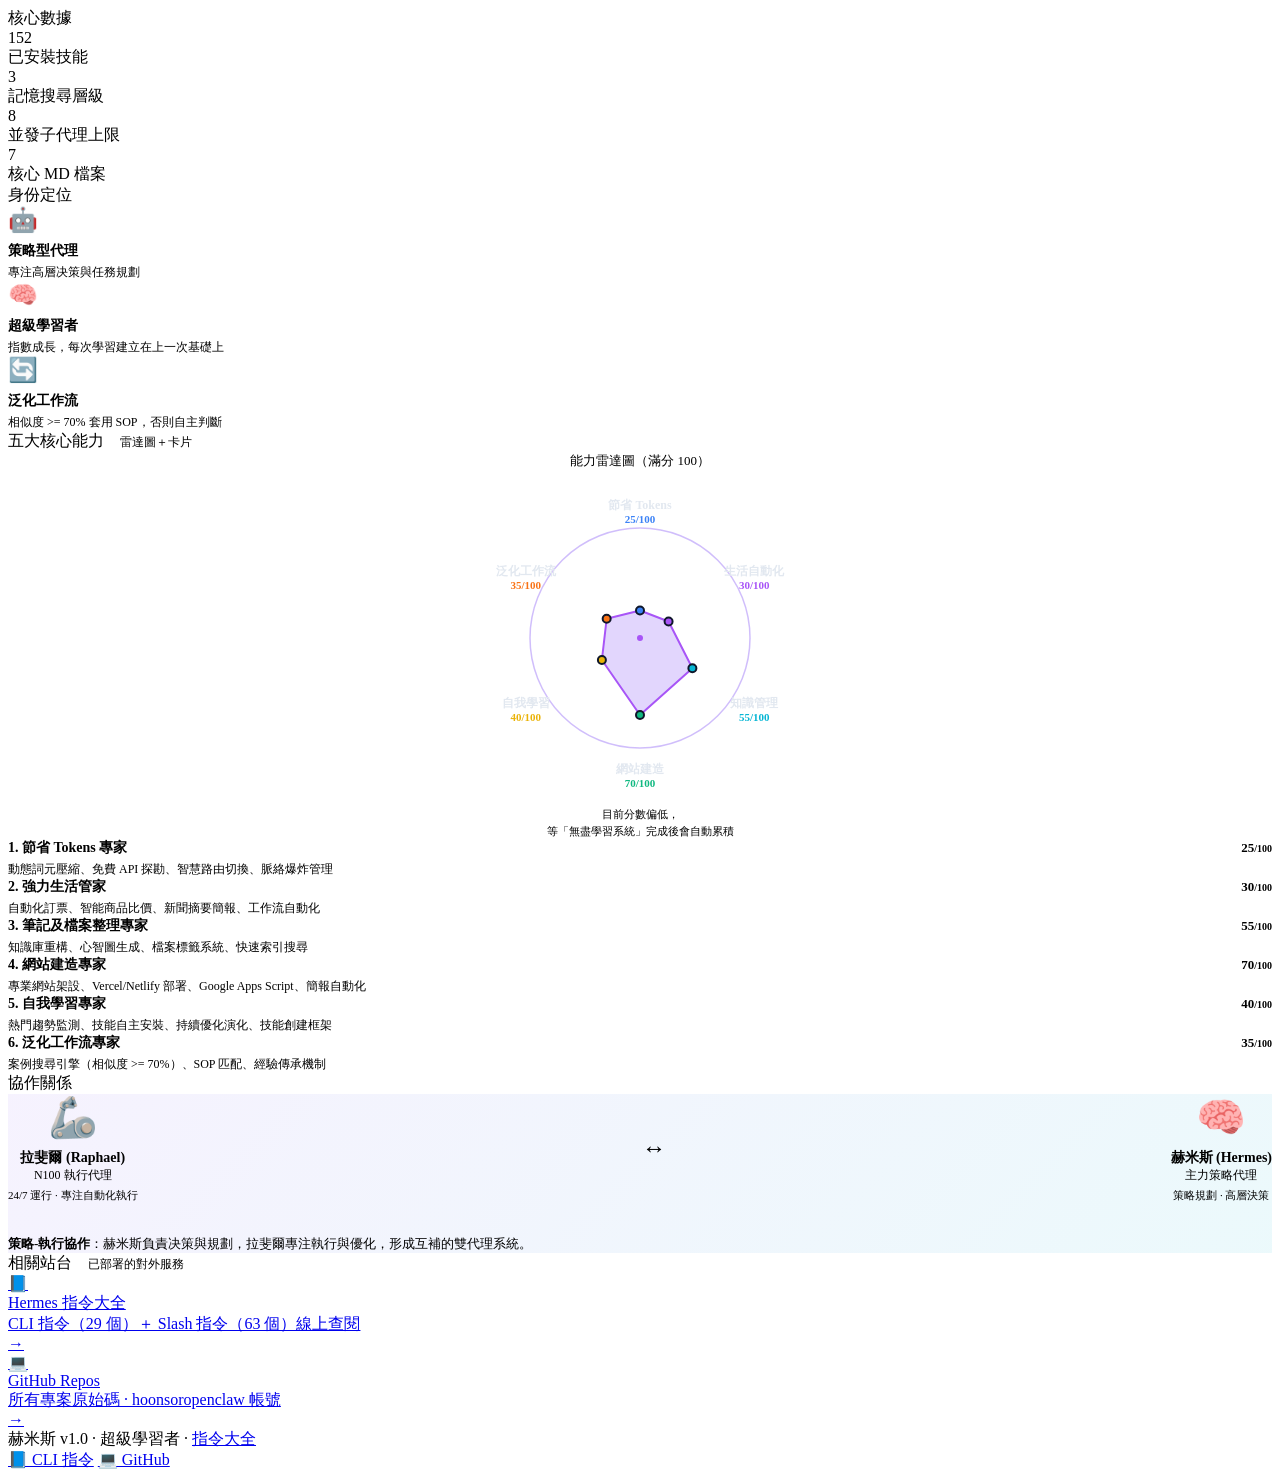
==== tabs/overview.html @ edd28929 "fix: restore tabs from permanent-projects 2026-06-07T09:34" ====
<!DOCTYPE html>
<html lang="zh-TW">
<head>
    <meta charset="UTF-8">
    <meta name="viewport" content="width=device-width, initial-scale=1.0">
    <title>系統總覽</title>
    <link rel="stylesheet" href="css/styles.css">
</head>
<body>
<div id="tab-content" class="tab-content active">
        <div class="section">
            <div class="section-title">核心數據</div>
            <div class="grid" style="grid-template-columns: repeat(4, 1fr);">
                <div class="card">
                    <div class="stat-value purple">152</div>
                    <div class="stat-label">已安裝技能</div>
                </div>
                <div class="card">
                    <div class="stat-value cyan">3</div>
                    <div class="stat-label">記憶搜尋層級</div>
                </div>
                <div class="card">
                    <div class="stat-value blue">8</div>
                    <div class="stat-label">並發子代理上限</div>
                </div>
                <div class="card">
                    <div class="stat-value green">7</div>
                    <div class="stat-label">核心 MD 檔案</div>
                </div>
            </div>
        </div>

        <div class="section">
            <div class="section-title">身份定位</div>
            <div class="grid" style="grid-template-columns: repeat(3, 1fr);">
                <div class="card">
                    <div style="font-size:24px;margin-bottom:8px">🤖</div>
                    <div style="font-weight:600;font-size:14px">策略型代理</div>
                    <div style="font-size:12px;color:var(--text-muted);margin-top:4px">專注高層决策與任務規劃</div>
                </div>
                <div class="card">
                    <div style="font-size:24px;margin-bottom:8px">🧠</div>
                    <div style="font-weight:600;font-size:14px">超級學習者</div>
                    <div style="font-size:12px;color:var(--text-muted);margin-top:4px">指數成長，每次學習建立在上一次基礎上</div>
                </div>
                <div class="card">
                    <div style="font-size:24px;margin-bottom:8px">🔄</div>
                    <div style="font-weight:600;font-size:14px">泛化工作流</div>
                    <div style="font-size:12px;color:var(--text-muted);margin-top:4px">相似度 >= 70% 套用 SOP，否則自主判斷</div>
                </div>
            </div>
        </div>

        <div class="section">
            <div class="section-title">五大核心能力 <span style="font-size:12px;color:var(--text-muted);font-weight:normal;margin-left:12px">雷達圖＋卡片</span></div>

            <div class="grid" style="grid-template-columns: 1fr 1.2fr;gap:24px;align-items:start">
                <!-- 左側：能力雷達圖 -->
                <div class="card" style="text-align:center">
                    <div style="font-size:13px;color:var(--text-muted);margin-bottom:8px">能力雷達圖（滿分 100）</div>
                    <svg id="capability-radar" width="320" height="320" viewBox="0 0 320 320" style="display:block;margin:0 auto">
                        <!-- 網格 -->
                        <circle cx="160" cy="160" r="27.5" fill="none" stroke="rgba(255,255,255,0.08)" stroke-width="1" stroke-dasharray="2,3"/>
                        <circle cx="160" cy="160" r="55.0" fill="none" stroke="rgba(255,255,255,0.08)" stroke-width="1" stroke-dasharray="2,3"/>
                        <circle cx="160" cy="160" r="82.5" fill="none" stroke="rgba(255,255,255,0.08)" stroke-width="1" stroke-dasharray="2,3"/>
                        <circle cx="160" cy="160" r="110.0" fill="none" stroke="rgba(139,92,246,0.4)" stroke-width="1.5" stroke-dasharray="none"/>
                        <!-- 軸線 -->
                        <line x1="160" y1="160" x2="160.00" y2="50.00" stroke="rgba(255,255,255,0.1)" stroke-width="1"/>
                        <line x1="160" y1="160" x2="255.26" y2="105.00" stroke="rgba(255,255,255,0.1)" stroke-width="1"/>
                        <line x1="160" y1="160" x2="255.26" y2="215.00" stroke="rgba(255,255,255,0.1)" stroke-width="1"/>
                        <line x1="160" y1="160" x2="160.00" y2="270.00" stroke="rgba(255,255,255,0.1)" stroke-width="1"/>
                        <line x1="160" y1="160" x2="64.74" y2="215.00" stroke="rgba(255,255,255,0.1)" stroke-width="1"/>
                        <line x1="160" y1="160" x2="64.74" y2="105.00" stroke="rgba(255,255,255,0.1)" stroke-width="1"/>
                        <!-- 標籤 -->
                        <text x="160.00" y="28.00" text-anchor="middle" dominant-baseline="middle" fill="#e2e8f0" font-size="12" font-weight="600">節省 Tokens</text>
                        <text x="160.00" y="42.00" text-anchor="middle" dominant-baseline="middle" fill="#3b82f6" font-size="11" font-weight="700">25/100</text>
                        <text x="274.32" y="94.00" text-anchor="middle" dominant-baseline="middle" fill="#e2e8f0" font-size="12" font-weight="600">生活自動化</text>
                        <text x="274.32" y="108.00" text-anchor="middle" dominant-baseline="middle" fill="#a855f7" font-size="11" font-weight="700">30/100</text>
                        <text x="274.32" y="226.00" text-anchor="middle" dominant-baseline="middle" fill="#e2e8f0" font-size="12" font-weight="600">知識管理</text>
                        <text x="274.32" y="240.00" text-anchor="middle" dominant-baseline="middle" fill="#06b6d4" font-size="11" font-weight="700">55/100</text>
                        <text x="160.00" y="292.00" text-anchor="middle" dominant-baseline="middle" fill="#e2e8f0" font-size="12" font-weight="600">網站建造</text>
                        <text x="160.00" y="306.00" text-anchor="middle" dominant-baseline="middle" fill="#10b981" font-size="11" font-weight="700">70/100</text>
                        <text x="45.68" y="226.00" text-anchor="middle" dominant-baseline="middle" fill="#e2e8f0" font-size="12" font-weight="600">自我學習</text>
                        <text x="45.68" y="240.00" text-anchor="middle" dominant-baseline="middle" fill="#eab308" font-size="11" font-weight="700">40/100</text>
                        <text x="45.68" y="94.00" text-anchor="middle" dominant-baseline="middle" fill="#e2e8f0" font-size="12" font-weight="600">泛化工作流</text>
                        <text x="45.68" y="108.00" text-anchor="middle" dominant-baseline="middle" fill="#f97316" font-size="11" font-weight="700">35/100</text>
                        <!-- 多邊形 -->
                        <polygon points="160.00,132.50 188.58,143.50 212.39,190.25 160.00,237.00 121.89,182.00 126.66,140.75" fill="rgba(139,92,246,0.25)" stroke="#a855f7" stroke-width="2" stroke-linejoin="round"/>
                        <!-- 資料點 -->
                        <circle cx="160.00" cy="132.50" r="4" fill="#3b82f6" stroke="#0f172a" stroke-width="2"/>
                        <circle cx="188.58" cy="143.50" r="4" fill="#a855f7" stroke="#0f172a" stroke-width="2"/>
                        <circle cx="212.39" cy="190.25" r="4" fill="#06b6d4" stroke="#0f172a" stroke-width="2"/>
                        <circle cx="160.00" cy="237.00" r="4" fill="#10b981" stroke="#0f172a" stroke-width="2"/>
                        <circle cx="121.89" cy="182.00" r="4" fill="#eab308" stroke="#0f172a" stroke-width="2"/>
                        <circle cx="126.66" cy="140.75" r="4" fill="#f97316" stroke="#0f172a" stroke-width="2"/>
                        <!-- 中心點 -->
                        <circle cx="160" cy="160" r="3" fill="#a855f7"/>
                    </svg>
                    <div style="font-size:11px;color:var(--text-muted);margin-top:8px;line-height:1.5">
                        目前分數偏低，<br>
                        等「無盡學習系統」完成後會自動累積
                    </div>
                </div>

                <!-- 右側：能力卡片 -->
                <div class="grid" style="grid-template-columns: 1fr;gap:8px">
                    <div class="card" style="border-left:4px solid var(--accent-blue)">
                        <div style="display:flex;justify-content:space-between;align-items:center">
                            <div style="font-weight:600;font-size:14px">1. 節省 Tokens 專家</div>
                            <div style="font-size:13px;color:var(--accent-blue);font-weight:700">25<span style="font-size:10px;color:var(--text-muted)">/100</span></div>
                        </div>
                        <div style="font-size:12px;color:var(--text-secondary);margin-top:4px">動態詞元壓縮、免費 API 探勘、智慧路由切換、脈絡爆炸管理</div>
                    </div>
                    <div class="card" style="border-left:4px solid var(--accent-purple)">
                        <div style="display:flex;justify-content:space-between;align-items:center">
                            <div style="font-weight:600;font-size:14px">2. 強力生活管家</div>
                            <div style="font-size:13px;color:var(--accent-purple);font-weight:700">30<span style="font-size:10px;color:var(--text-muted)">/100</span></div>
                        </div>
                        <div style="font-size:12px;color:var(--text-secondary);margin-top:4px">自動化訂票、智能商品比價、新聞摘要簡報、工作流自動化</div>
                    </div>
                    <div class="card" style="border-left:4px solid var(--accent-cyan)">
                        <div style="display:flex;justify-content:space-between;align-items:center">
                            <div style="font-weight:600;font-size:14px">3. 筆記及檔案整理專家</div>
                            <div style="font-size:13px;color:var(--accent-cyan);font-weight:700">55<span style="font-size:10px;color:var(--text-muted)">/100</span></div>
                        </div>
                        <div style="font-size:12px;color:var(--text-secondary);margin-top:4px">知識庫重構、心智圖生成、檔案標籤系統、快速索引搜尋</div>
                    </div>
                    <div class="card" style="border-left:4px solid var(--accent-green)">
                        <div style="display:flex;justify-content:space-between;align-items:center">
                            <div style="font-weight:600;font-size:14px">4. 網站建造專家</div>
                            <div style="font-size:13px;color:var(--accent-green);font-weight:700">70<span style="font-size:10px;color:var(--text-muted)">/100</span></div>
                        </div>
                        <div style="font-size:12px;color:var(--text-secondary);margin-top:4px">專業網站架設、Vercel/Netlify 部署、Google Apps Script、簡報自動化</div>
                    </div>
                    <div class="card" style="border-left:4px solid var(--accent-yellow)">
                        <div style="display:flex;justify-content:space-between;align-items:center">
                            <div style="font-weight:600;font-size:14px">5. 自我學習專家</div>
                            <div style="font-size:13px;color:var(--accent-yellow);font-weight:700">40<span style="font-size:10px;color:var(--text-muted)">/100</span></div>
                        </div>
                        <div style="font-size:12px;color:var(--text-secondary);margin-top:4px">熱門趨勢監測、技能自主安裝、持續優化演化、技能創建框架</div>
                    </div>
                    <div class="card" style="border-left:4px solid var(--accent-orange)">
                        <div style="display:flex;justify-content:space-between;align-items:center">
                            <div style="font-weight:600;font-size:14px">6. 泛化工作流專家</div>
                            <div style="font-size:13px;color:var(--accent-orange);font-weight:700">35<span style="font-size:10px;color:var(--text-muted)">/100</span></div>
                        </div>
                        <div style="font-size:12px;color:var(--text-secondary);margin-top:4px">案例搜尋引擎（相似度 >= 70%）、SOP 匹配、經驗傳承機制</div>
                    </div>
                </div>
            </div>
        </div>

        <div class="section">
            <div class="section-title">協作關係</div>
            <div class="card" style="background:linear-gradient(135deg,rgba(139,92,246,0.08),rgba(6,182,212,0.08))">
                <div style="display:flex;align-items:center;gap:40px;flex-wrap:wrap">
                    <div style="text-align:center">
                        <div style="font-size:40px;margin-bottom:8px">🦾</div>
                        <div style="font-weight:700;font-size:14px">拉斐爾 (Raphael)</div>
                        <div style="font-size:12px;color:var(--text-muted)">N100 執行代理</div>
                        <div style="font-size:11px;color:var(--text-secondary);margin-top:4px">24/7 運行 · 專注自動化執行</div>
                    </div>
                    <div style="flex:1;text-align:center;color:var(--text-muted);font-size:24px">↔</div>
                    <div style="text-align:center">
                        <div style="font-size:40px;margin-bottom:8px">🧠</div>
                        <div style="font-weight:700;font-size:14px">赫米斯 (Hermes)</div>
                        <div style="font-size:12px;color:var(--text-muted)">主力策略代理</div>
                        <div style="font-size:11px;color:var(--text-secondary);margin-top:4px">策略規劃 · 高層決策</div>
                    </div>
                </div>
                <div style="margin-top:16px;padding-top:16px;border-top:1px solid var(--border);font-size:13px;color:var(--text-secondary)">
                    <strong style="color:var(--accent-cyan)">策略-執行協作</strong>：赫米斯負責决策與規劃，拉斐爾專注執行與優化，形成互補的雙代理系統。
                </div>
            </div>
        </div>

        <div class="section">
            <div class="section-title">相關站台 <span style="font-size:12px;color:var(--text-muted);font-weight:normal;margin-left:12px">已部署的對外服務</span></div>
            <div class="related-sites">
                <a href="https://hermes-cli-reference.vercel.app/" target="_blank" rel="noopener" class="related-link">
                    <div class="related-icon">📘</div>
                    <div class="related-info">
                        <div class="related-title">Hermes 指令大全</div>
                        <div class="related-desc">CLI 指令（29 個）＋ Slash 指令（63 個）線上查閱</div>
                    </div>
                    <div class="related-arrow">→</div>
                </a>
                <a href="https://github.com/hoonsoropenclaw" target="_blank" rel="noopener" class="related-link">
                    <div class="related-icon">💻</div>
                    <div class="related-info">
                        <div class="related-title">GitHub Repos</div>
                        <div class="related-desc">所有專案原始碼 · hoonsoropenclaw 帳號</div>
                    </div>
                    <div class="related-arrow">→</div>
                </a>
            </div>
        </div>

        <!-- Status Footer (跨 tab 共用) -->
        <div class="status-footer">
            <div>赫米斯 v1.0 · 超級學習者 · <a href="https://hermes-cli-reference.vercel.app/" target="_blank" rel="noopener">指令大全</a></div>
            <div class="status-footer-links">
                <a href="https://hermes-cli-reference.vercel.app/" target="_blank" rel="noopener">📘 CLI 指令</a>
                <a href="https://github.com/hoonsoropenclaw" target="_blank" rel="noopener">💻 GitHub</a>
            </div>
        </div>
</div>
</body>
</html>
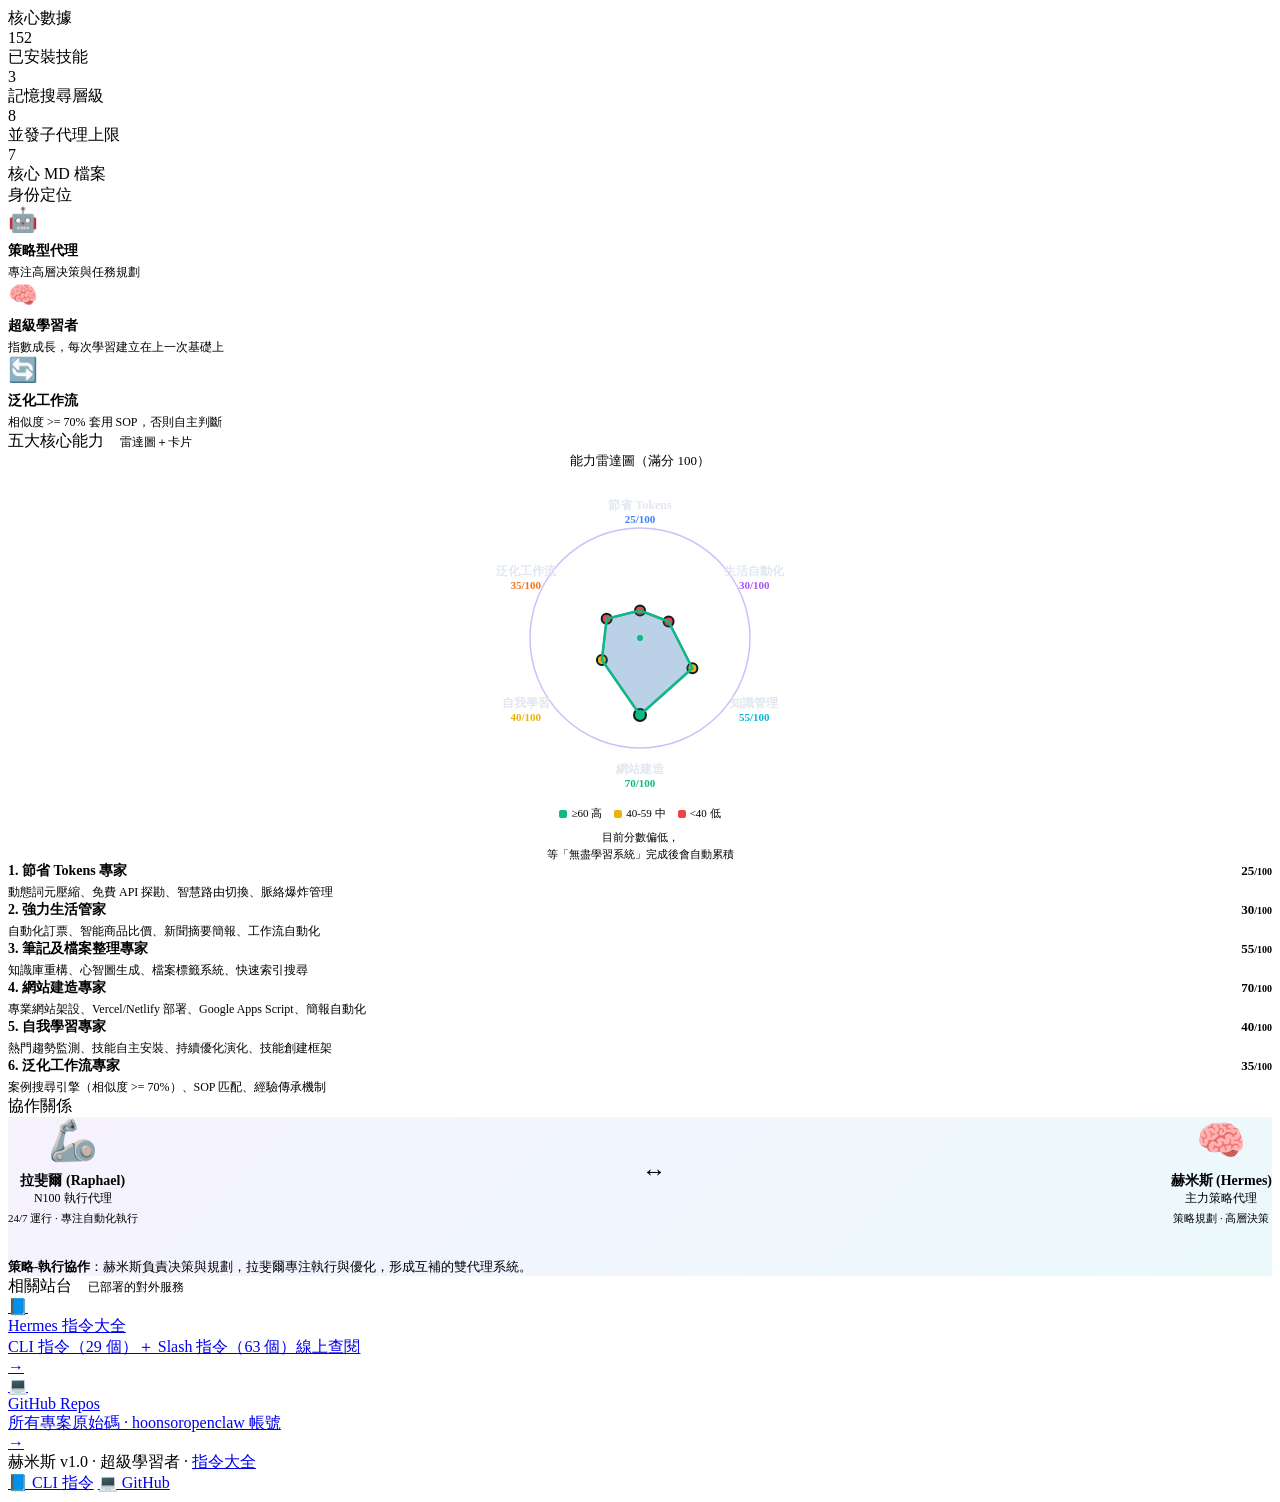
==== commit d3bf6a72: "v2: 雷達圖分數著色(紅/黃/綠) + 圖例下移 + 記憶系統三層圖層化 + 修 app.js 重複定義 showTab + 修 console JS exception 評審依據:portal-j" ====
--- a/tabs/overview.html
+++ b/tabs/overview.html
@@ -86,15 +86,24 @@
                         <text x="45.68" y="108.00" text-anchor="middle" dominant-baseline="middle" fill="#f97316" font-size="11" font-weight="700">35/100</text>
                         <!-- 多邊形 -->
                         <polygon points="160.00,132.50 188.58,143.50 212.39,190.25 160.00,237.00 121.89,182.00 126.66,140.75" fill="rgba(139,92,246,0.25)" stroke="#a855f7" stroke-width="2" stroke-linejoin="round"/>
-                        <!-- 資料點 -->
-                        <circle cx="160.00" cy="132.50" r="4" fill="#3b82f6" stroke="#0f172a" stroke-width="2"/>
-                        <circle cx="188.58" cy="143.50" r="4" fill="#a855f7" stroke="#0f172a" stroke-width="2"/>
-                        <circle cx="212.39" cy="190.25" r="4" fill="#06b6d4" stroke="#0f172a" stroke-width="2"/>
-                        <circle cx="160.00" cy="237.00" r="4" fill="#10b981" stroke="#0f172a" stroke-width="2"/>
-                        <circle cx="121.89" cy="182.00" r="4" fill="#eab308" stroke="#0f172a" stroke-width="2"/>
-                        <circle cx="126.66" cy="140.75" r="4" fill="#f97316" stroke="#0f172a" stroke-width="2"/>
+                        <!-- 資料點 (依分數動態著色:>=60 綠 / 40-59 黃 / <40 紅) -->
+                        <circle cx="160.00" cy="132.50" r="5" fill="#ef4444" stroke="#0f172a" stroke-width="2"><title>節省 Tokens: 25/100 (低)</title></circle>
+                        <circle cx="188.58" cy="143.50" r="5" fill="#ef4444" stroke="#0f172a" stroke-width="2"><title>生活自動化: 30/100 (低)</title></circle>
+                        <circle cx="212.39" cy="190.25" r="5" fill="#eab308" stroke="#0f172a" stroke-width="2"><title>知識管理: 55/100 (中)</title></circle>
+                        <circle cx="160.00" cy="237.00" r="6" fill="#10b981" stroke="#0f172a" stroke-width="2"><title>網站建造: 70/100 (高)</title></circle>
+                        <circle cx="121.89" cy="182.00" r="5" fill="#eab308" stroke="#0f172a" stroke-width="2"><title>自我學習: 40/100 (中)</title></circle>
+                        <circle cx="126.66" cy="140.75" r="5" fill="#ef4444" stroke="#0f172a" stroke-width="2"><title>泛化工作流: 35/100 (低)</title></circle>
+                        <!-- 多邊形依最高能力 (網站建造 70) 採綠色漸層 -->
+                        <polygon points="160.00,132.50 188.58,143.50 212.39,190.25 160.00,237.00 121.89,182.00 126.66,140.75" fill="rgba(16,185,129,0.18)" stroke="#10b981" stroke-width="2.5" stroke-linejoin="round"/>
                         <!-- 中心點 -->
-                        <circle cx="160" cy="160" r="3" fill="#a855f7"/>
+                        <circle cx="160" cy="160" r="3" fill="#10b981"/>
+                    </svg>
+                    <!-- 圖例 (SVG 外,避免與下方標籤重疊) -->
+                    <div style="display:flex;gap:12px;justify-content:center;margin-top:8px;font-size:11px;color:var(--text-muted)">
+                        <span style="display:inline-flex;align-items:center;gap:4px"><span style="display:inline-block;width:8px;height:8px;background:#10b981;border-radius:2px"></span>≥60 高</span>
+                        <span style="display:inline-flex;align-items:center;gap:4px"><span style="display:inline-block;width:8px;height:8px;background:#eab308;border-radius:2px"></span>40-59 中</span>
+                        <span style="display:inline-flex;align-items:center;gap:4px"><span style="display:inline-block;width:8px;height:8px;background:#ef4444;border-radius:2px"></span>&lt;40 低</span>
+                    </div>
                     </svg>
                     <div style="font-size:11px;color:var(--text-muted);margin-top:8px;line-height:1.5">
                         目前分數偏低，<br>
